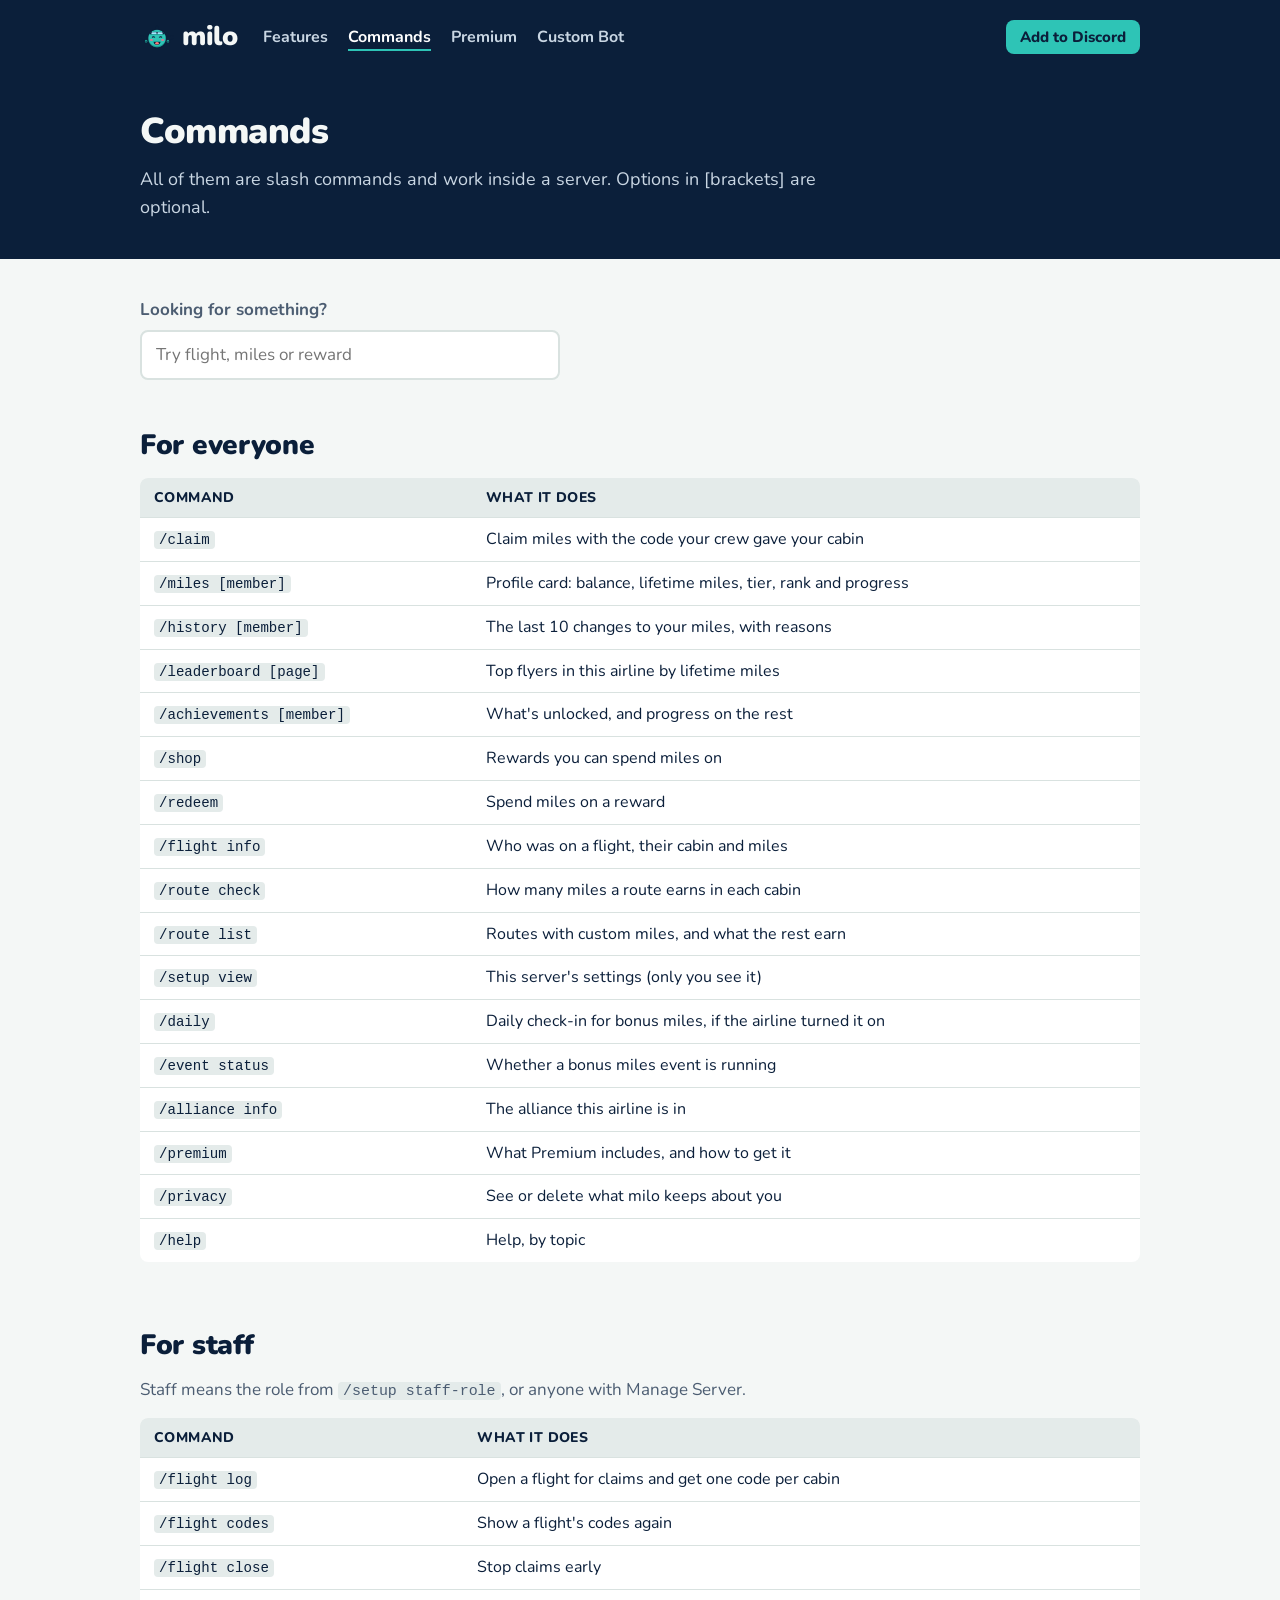
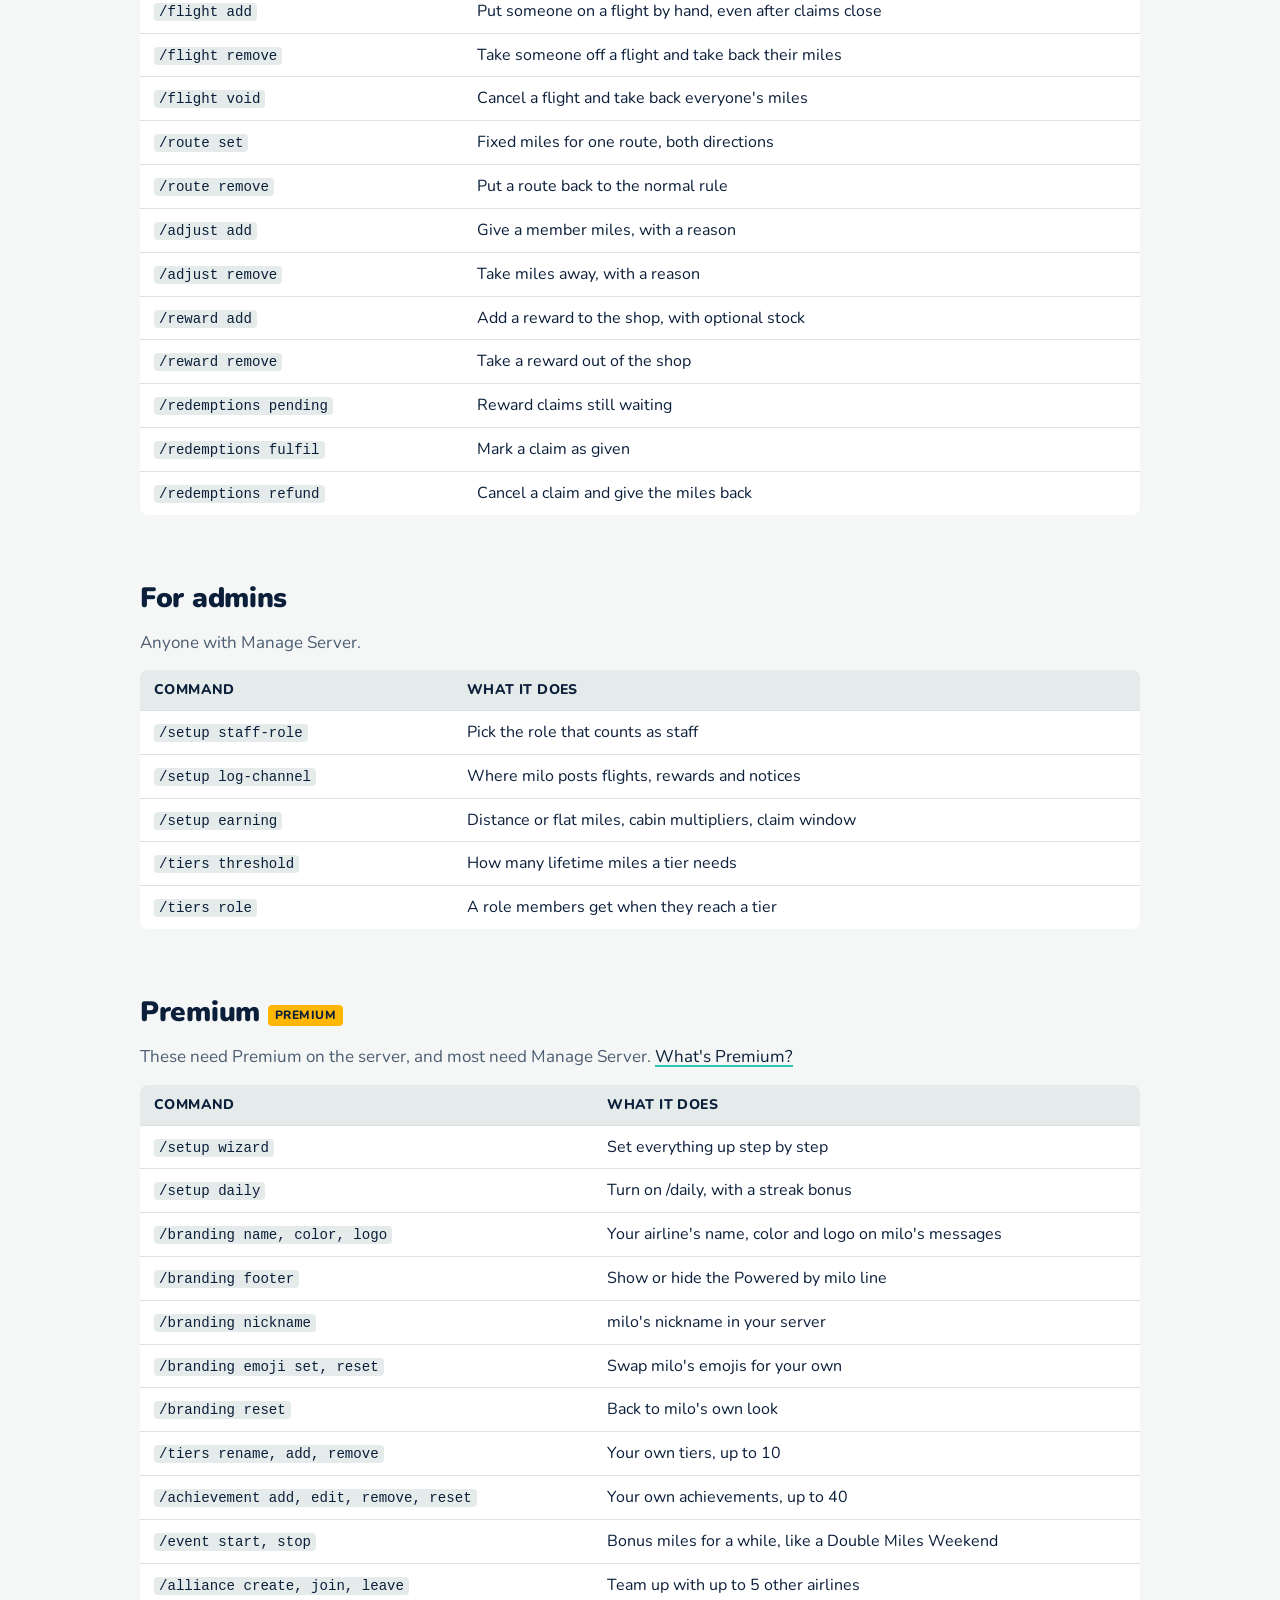
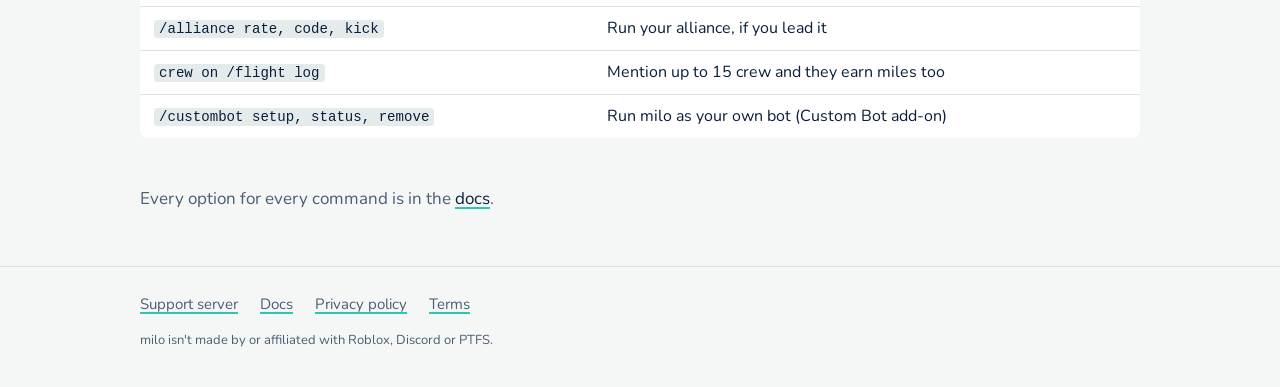
==== commands/index.html @ 45910ed1 "Add the milo website: home, features, commands, Premium and Custom Bot pages The home page replaces " ====
<!doctype html>
<html lang="en">
<head>
<meta charset="utf-8">
<meta name="viewport" content="width=device-width, initial-scale=1">
<title>Commands - milo</title>
<meta name="description" content="Every milo slash command for passengers, staff and admins, plus the Premium ones.">
<link rel="canonical" href="https://milo-bot.xyz/commands/">
<meta property="og:title" content="Commands - milo">
<meta property="og:description" content="Every milo slash command for passengers, staff and admins, plus the Premium ones.">
<meta property="og:url" content="https://milo-bot.xyz/commands/">
<meta property="og:image" content="https://milo-bot.xyz/assets/milo-happy.png">
<meta name="theme-color" content="#0B1F3A">
<link rel="icon" type="image/png" href="/assets/favicon.png">
<link rel="stylesheet" href="/assets/style.css">
</head>
<body>
<header class="top">
  <div class="wrap">
    <a class="wordmark" href="/"><img src="/assets/milo-happy.png" alt="">milo</a>
    <nav>
      <a href="/features/">Features</a>
      <a href="/commands/" aria-current="page">Commands</a>
      <a href="/premium/">Premium</a>
      <a href="/custom-bot/">Custom Bot</a>
    </nav>
    <a class="btn small" href="/invite/">Add to Discord</a>
  </div>
</header>
<div class="pagehead">
  <div class="wrap">
    <h1>Commands</h1>
    <p>All of them are slash commands and work inside a server. Options in [brackets] are optional.</p>
  </div>
</div>

<main>
  <div class="wrap">
    <section style="padding-top:26px">
      <label for="q" class="muted" style="display:block;font-weight:700;margin-bottom:6px">Looking for something?</label>
      <input id="q" class="search" type="search" placeholder="Try flight, miles or reward" autocomplete="off">
    </section>

    <section class="group">
      <h2>For everyone</h2>
      <div class="tablewrap">
      <table>
        <tr><th>Command</th><th>What it does</th></tr>
        <tr><td><code>/claim</code></td><td>Claim miles with the code your crew gave your cabin</td></tr>
        <tr><td><code>/miles [member]</code></td><td>Profile card: balance, lifetime miles, tier, rank and progress</td></tr>
        <tr><td><code>/history [member]</code></td><td>The last 10 changes to your miles, with reasons</td></tr>
        <tr><td><code>/leaderboard [page]</code></td><td>Top flyers in this airline by lifetime miles</td></tr>
        <tr><td><code>/achievements [member]</code></td><td>What's unlocked, and progress on the rest</td></tr>
        <tr><td><code>/shop</code></td><td>Rewards you can spend miles on</td></tr>
        <tr><td><code>/redeem</code></td><td>Spend miles on a reward</td></tr>
        <tr><td><code>/flight info</code></td><td>Who was on a flight, their cabin and miles</td></tr>
        <tr><td><code>/route check</code></td><td>How many miles a route earns in each cabin</td></tr>
        <tr><td><code>/route list</code></td><td>Routes with custom miles, and what the rest earn</td></tr>
        <tr><td><code>/setup view</code></td><td>This server's settings (only you see it)</td></tr>
        <tr><td><code>/daily</code></td><td>Daily check-in for bonus miles, if the airline turned it on</td></tr>
        <tr><td><code>/event status</code></td><td>Whether a bonus miles event is running</td></tr>
        <tr><td><code>/alliance info</code></td><td>The alliance this airline is in</td></tr>
        <tr><td><code>/premium</code></td><td>What Premium includes, and how to get it</td></tr>
        <tr><td><code>/privacy</code></td><td>See or delete what milo keeps about you</td></tr>
        <tr><td><code>/help</code></td><td>Help, by topic</td></tr>
      </table>
    </div>
    </section>

    <section class="group">
      <h2>For staff</h2>
      <p class="muted">Staff means the role from <code>/setup staff-role</code>, or anyone with Manage Server.</p>
      <div class="tablewrap">
      <table>
        <tr><th>Command</th><th>What it does</th></tr>
        <tr><td><code>/flight log</code></td><td>Open a flight for claims and get one code per cabin</td></tr>
        <tr><td><code>/flight codes</code></td><td>Show a flight's codes again</td></tr>
        <tr><td><code>/flight close</code></td><td>Stop claims early</td></tr>
        <tr><td><code>/flight add</code></td><td>Put someone on a flight by hand, even after claims close</td></tr>
        <tr><td><code>/flight remove</code></td><td>Take someone off a flight and take back their miles</td></tr>
        <tr><td><code>/flight void</code></td><td>Cancel a flight and take back everyone's miles</td></tr>
        <tr><td><code>/route set</code></td><td>Fixed miles for one route, both directions</td></tr>
        <tr><td><code>/route remove</code></td><td>Put a route back to the normal rule</td></tr>
        <tr><td><code>/adjust add</code></td><td>Give a member miles, with a reason</td></tr>
        <tr><td><code>/adjust remove</code></td><td>Take miles away, with a reason</td></tr>
        <tr><td><code>/reward add</code></td><td>Add a reward to the shop, with optional stock</td></tr>
        <tr><td><code>/reward remove</code></td><td>Take a reward out of the shop</td></tr>
        <tr><td><code>/redemptions pending</code></td><td>Reward claims still waiting</td></tr>
        <tr><td><code>/redemptions fulfil</code></td><td>Mark a claim as given</td></tr>
        <tr><td><code>/redemptions refund</code></td><td>Cancel a claim and give the miles back</td></tr>
      </table>
    </div>
    </section>

    <section class="group">
      <h2>For admins</h2>
      <p class="muted">Anyone with Manage Server.</p>
      <div class="tablewrap">
      <table>
        <tr><th>Command</th><th>What it does</th></tr>
        <tr><td><code>/setup staff-role</code></td><td>Pick the role that counts as staff</td></tr>
        <tr><td><code>/setup log-channel</code></td><td>Where milo posts flights, rewards and notices</td></tr>
        <tr><td><code>/setup earning</code></td><td>Distance or flat miles, cabin multipliers, claim window</td></tr>
        <tr><td><code>/tiers threshold</code></td><td>How many lifetime miles a tier needs</td></tr>
        <tr><td><code>/tiers role</code></td><td>A role members get when they reach a tier</td></tr>
      </table>
    </div>
    </section>

    <section class="group">
      <h2>Premium <span class="tag">Premium</span></h2>
      <p class="muted">These need Premium on the server, and most need Manage Server. <a href="/premium/">What's Premium?</a></p>
      <div class="tablewrap">
      <table>
        <tr><th>Command</th><th>What it does</th></tr>
        <tr><td><code>/setup wizard</code></td><td>Set everything up step by step</td></tr>
        <tr><td><code>/setup daily</code></td><td>Turn on /daily, with a streak bonus</td></tr>
        <tr><td><code>/branding name, color, logo</code></td><td>Your airline's name, color and logo on milo's messages</td></tr>
        <tr><td><code>/branding footer</code></td><td>Show or hide the Powered by milo line</td></tr>
        <tr><td><code>/branding nickname</code></td><td>milo's nickname in your server</td></tr>
        <tr><td><code>/branding emoji set, reset</code></td><td>Swap milo's emojis for your own</td></tr>
        <tr><td><code>/branding reset</code></td><td>Back to milo's own look</td></tr>
        <tr><td><code>/tiers rename, add, remove</code></td><td>Your own tiers, up to 10</td></tr>
        <tr><td><code>/achievement add, edit, remove, reset</code></td><td>Your own achievements, up to 40</td></tr>
        <tr><td><code>/event start, stop</code></td><td>Bonus miles for a while, like a Double Miles Weekend</td></tr>
        <tr><td><code>/alliance create, join, leave</code></td><td>Team up with up to 5 other airlines</td></tr>
        <tr><td><code>/alliance rate, code, kick</code></td><td>Run your alliance, if you lead it</td></tr>
        <tr><td><code>crew on /flight log</code></td><td>Mention up to 15 crew and they earn miles too</td></tr>
        <tr><td><code>/custombot setup, status, remove</code></td><td>Run milo as your own bot (Custom Bot add-on)</td></tr>
      </table>
    </div>
    </section>

    <p id="none" class="muted" hidden>Nothing matches that. Try <code>/help</code> in Discord, or ask in the
    <a href="https://discord.gg/qpW6Wdjt2f">support server</a>.</p>
    <p class="muted" style="margin-top:20px">Every option for every command is in the <a href="https://milo-bot.gitbook.io/milo-bot-docs/">docs</a>.</p>
  </div>
</main>
<script>
  var q = document.getElementById("q");
  q.addEventListener("input", function () {
    var term = q.value.trim().toLowerCase();
    var any = false;
    document.querySelectorAll(".group").forEach(function (group) {
      var shown = 0;
      group.querySelectorAll("tr").forEach(function (row, i) {
        if (i === 0) return;
        var hit = !term || row.textContent.toLowerCase().indexOf(term) !== -1;
        row.hidden = !hit;
        if (hit) shown++;
      });
      group.hidden = shown === 0;
      if (shown) any = true;
    });
    document.getElementById("none").hidden = any;
  });
</script>
<footer>
  <div class="wrap">
    <a href="https://discord.gg/qpW6Wdjt2f">Support server</a>
    <a href="https://milo-bot.gitbook.io/milo-bot-docs/">Docs</a>
    <a href="https://docs.google.com/document/d/e/2PACX-1vQ2aJY8wznRWtZervBzT9qdybBD7tIZwBarFXPyVMgGYL8mH23yT4iZwswvsJkdyMjI6jf54b5B3PDY/pub">Privacy policy</a>
    <a href="https://docs.google.com/document/d/e/2PACX-1vSMSjcQ5gONOlvXYWmrGIHIYTxuejfHN8LNlNqK2IRm31i4ZxQmjNl58iIXmZ3eehfiBrLxhLV3OAn7/pub">Terms</a>
    <span class="last">milo isn't made by or affiliated with Roblox, Discord or PTFS.</span>
  </div>
</footer>
</body>
</html>
---- assets/style.css ----
@font-face {
  font-family: "Nunito";
  src: url("nunito.ttf") format("truetype");
  font-weight: 200 1000;
  font-display: swap;
}

:root {
  --teal: #2EC4B6;
  --teal-dark: #1f9a8f;
  --navy: #0B1F3A;
  --navy-2: #16335c;
  --amber: #FFB703;
  --mist: #F4F7F6;
  --line: #d9e2e0;
  --muted: #4c5d72;
  --page: 1040px;
}

* { box-sizing: border-box; }

html { -webkit-text-size-adjust: 100%; }

body {
  margin: 0;
  background: var(--mist);
  color: var(--navy);
  font-family: Nunito, system-ui, sans-serif;
  font-size: 17px;
  line-height: 1.55;
}

a { color: var(--navy); text-decoration-color: var(--teal); text-decoration-thickness: 2px; text-underline-offset: 3px; }
a:hover { color: var(--teal-dark); }

code {
  font-family: ui-monospace, Consolas, "Courier New", monospace;
  font-size: .88em;
  background: #e4ebea;
  padding: 1px 5px;
  border-radius: 4px;
  white-space: nowrap;
}

.wrap { max-width: var(--page); margin: 0 auto; padding: 0 20px; }

/* top bar */
.top { background: var(--navy); color: var(--mist); }
.top .wrap { display: flex; align-items: center; flex-wrap: wrap; gap: 6px 26px; padding-top: 16px; padding-bottom: 16px; }
.wordmark {
  display: flex; align-items: center; gap: 8px;
  color: var(--mist); text-decoration: none; font-weight: 900; font-size: 27px; letter-spacing: -.5px;
}
.wordmark img { width: 34px; height: 34px; }
.wordmark:hover { color: var(--mist); }
.top nav { display: flex; flex-wrap: wrap; gap: 4px 20px; margin-right: auto; }
.top nav a { color: #c9d6e3; text-decoration: none; font-weight: 700; font-size: 16px; }
.top nav a:hover, .top nav a[aria-current] { color: #fff; }
.top nav a[aria-current] { box-shadow: 0 2px 0 var(--teal); }

.btn {
  display: inline-block;
  background: var(--teal);
  color: var(--navy);
  font-weight: 800;
  text-decoration: none;
  padding: 11px 20px;
  border-radius: 8px;
  border: 0;
  font-size: 17px;
  line-height: 1.2;
}
.btn:hover { background: #46d3c6; color: var(--navy); }
.btn.small { padding: 8px 14px; font-size: 15px; }
.btn.ghost { background: transparent; color: inherit; box-shadow: inset 0 0 0 2px currentColor; }
.btn.ghost:hover { background: rgba(255, 255, 255, .08); }

/* home hero */
.hero { background: var(--navy); color: var(--mist); padding: 40px 0 64px; }
.hero .wrap { display: grid; grid-template-columns: 1.25fr .75fr; gap: 32px; align-items: center; }
.hero h1 { font-size: 46px; line-height: 1.1; margin: 0 0 18px; font-weight: 900; letter-spacing: -1px; }
.hero h1 span { color: var(--teal); }
.hero p { font-size: 19px; color: #c9d6e3; margin: 0 0 26px; max-width: 34em; }
.hero .actions { display: flex; flex-wrap: wrap; align-items: center; gap: 14px 22px; }
.hero .actions a.plain { color: var(--mist); font-weight: 700; }
.hero .mascot { justify-self: center; width: 250px; max-width: 70%; padding: 22px; background: var(--mist); border-radius: 50%; transform: rotate(-8deg); }
.hero small { display: block; margin-top: 18px; color: #8ea3ba; font-size: 14px; }

/* sub page title */
.pagehead { background: var(--navy); color: var(--mist); padding: 30px 0 38px; }
.pagehead h1 { margin: 0 0 6px; font-size: 36px; font-weight: 900; letter-spacing: -.5px; }
.pagehead p { margin: 0; color: #c9d6e3; max-width: 40em; font-size: 18px; }

main { padding: 12px 0 40px; }
section { padding: 34px 0 10px; }
h2 { font-size: 28px; font-weight: 900; margin: 0 0 10px; letter-spacing: -.3px; }
h3 { font-size: 20px; font-weight: 800; margin: 26px 0 6px; }
p { margin: 0 0 14px; }
.lead { font-size: 19px; color: var(--muted); max-width: 38em; }
.muted { color: var(--muted); }

.split { display: grid; grid-template-columns: 1fr 1fr; gap: 40px; align-items: start; }
.split.wide-left { grid-template-columns: 1.3fr 1fr; }

/* screenshot placeholders, swap for real images later */
.shot {
  border: 2px dashed #b6c4c1;
  border-radius: 10px;
  background: #eaf0ee;
  color: #6b7c90;
  display: flex; align-items: center; justify-content: center; text-align: center;
  min-height: 220px;
  padding: 20px;
  font-size: 15px;
  font-weight: 700;
}
.shot.tall { min-height: 320px; }

/* fake discord message on the home page */
.discord {
  background: #313338;
  color: #dbdee1;
  border-radius: 10px;
  padding: 18px 18px 20px;
  font-family: "gg sans", "Noto Sans", Helvetica, Arial, sans-serif;
  font-size: 15px;
  line-height: 1.4;
  margin-top: -40px;
  box-shadow: 0 10px 30px rgba(11, 31, 58, .18);
}
.discord .msg { display: grid; grid-template-columns: 40px 1fr; gap: 0 14px; }
.discord .msg + .msg { margin-top: 16px; }
.discord .av { width: 40px; height: 40px; border-radius: 50%; background: #5865f2; }
.discord .av.milo { background: var(--mist) url("milo-happy.png") center / 34px no-repeat; }
.discord .av.user { background: #e67e22; }
.discord .name { font-weight: 600; color: #f2f3f5; }
.discord .name .tag { background: #5865f2; color: #fff; font-size: 10px; padding: 1px 4px; border-radius: 3px; margin-left: 4px; vertical-align: 2px; }
.discord .time { color: #949ba4; font-size: 12px; margin-left: 6px; }
.discord .slash { color: #949ba4; font-size: 13px; margin-bottom: 2px; }
.discord .slash b { color: #c9cdfb; font-weight: 500; }
.discord .embed { border-left: 4px solid var(--teal); background: #2b2d31; border-radius: 4px; padding: 10px 14px 12px; margin-top: 4px; max-width: 430px; }
.discord .embed .t { font-weight: 700; color: #f2f3f5; margin-bottom: 4px; }
.discord .embed .f { display: flex; gap: 26px; margin-top: 8px; flex-wrap: wrap; }
.discord .embed .f div { font-size: 14px; }
.discord .embed .f b { display: block; color: #f2f3f5; font-size: 13px; }
.discord .embed .foot { font-size: 12px; color: #949ba4; margin-top: 10px; }

/* numbered steps */
ol.steps { list-style: none; counter-reset: s; padding: 0; margin: 10px 0 0; }
ol.steps li { counter-increment: s; position: relative; padding: 0 0 18px 50px; }
ol.steps li::before {
  content: counter(s);
  position: absolute; left: 0; top: -2px;
  width: 34px; height: 34px; border-radius: 50%;
  background: var(--navy); color: var(--mist);
  font-weight: 900; text-align: center; line-height: 34px;
}
ol.steps li > b:first-child { color: var(--navy); }

ul.plain { padding-left: 20px; margin: 0 0 14px; }
ul.plain li { margin-bottom: 6px; }

/* tables */
.tablewrap { overflow-x: auto; margin: 8px 0 18px; }
table { border-collapse: collapse; width: 100%; background: #fff; border-radius: 8px; overflow: hidden; font-size: 16px; }
th, td { text-align: left; padding: 9px 14px; border-bottom: 1px solid var(--line); vertical-align: top; }
th { background: #e4ebea; font-weight: 800; font-size: 14px; text-transform: uppercase; letter-spacing: .4px; }
tr:last-child td { border-bottom: 0; }
td:first-child { white-space: nowrap; }

.tag {
  display: inline-block;
  font-size: 12px; font-weight: 800; text-transform: uppercase; letter-spacing: .5px;
  padding: 1px 7px; border-radius: 4px;
  background: var(--amber); color: var(--navy);
  vertical-align: 2px;
}

/* plan list on premium page */
.plans { display: flex; flex-wrap: wrap; gap: 0; background: #fff; border-radius: 10px; border: 1px solid var(--line); margin: 14px 0 8px; }
.plans > div { flex: 1 1 220px; padding: 20px 22px; border-right: 1px solid var(--line); }
.plans > div:last-child { border-right: 0; }
.plans .price { font-size: 30px; font-weight: 900; }
.plans .price small { font-size: 16px; font-weight: 700; color: var(--muted); }
.plans .name { font-weight: 800; color: var(--muted); font-size: 15px; text-transform: uppercase; letter-spacing: .5px; }

.note {
  background: #fff4d6;
  border-radius: 8px;
  padding: 14px 18px;
  margin: 10px 0 18px;
}

/* commands search */
.search { width: 100%; max-width: 420px; font: inherit; padding: 10px 14px; border: 2px solid var(--line); border-radius: 8px; background: #fff; color: var(--navy); }
.search:focus { outline: none; border-color: var(--teal); }

.callout { background: var(--navy); color: var(--mist); border-radius: 12px; padding: 28px 30px; margin: 40px 0 10px; display: flex; flex-wrap: wrap; align-items: center; gap: 16px 30px; }
.callout h2 { margin: 0; font-size: 24px; }
.callout p { margin: 4px 0 0; color: #c9d6e3; }
.callout .grow { flex: 1 1 300px; }
.callout a.plain { color: var(--mist); font-weight: 700; }

footer { border-top: 1px solid var(--line); padding: 26px 0 36px; font-size: 15px; color: var(--muted); }
footer .wrap { display: flex; flex-wrap: wrap; gap: 8px 22px; }
footer a { color: var(--muted); }
footer .last { flex-basis: 100%; margin-top: 6px; font-size: 13px; }

@media (max-width: 760px) {
  body { font-size: 16px; }
  .wrap { padding: 0 16px; }
  .hero { padding: 24px 0 56px; }
  .hero .wrap { grid-template-columns: 1fr; }
  .hero h1 { font-size: 34px; }
  .hero .mascot { display: none; }
  .split, .split.wide-left { grid-template-columns: 1fr; gap: 20px; }
  .discord { margin-top: -30px; }
  .pagehead h1 { font-size: 30px; }
  .plans > div { border-right: 0; border-bottom: 1px solid var(--line); }
  .plans > div:last-child { border-bottom: 0; }
  td:first-child { white-space: normal; }
  .top .btn { display: none; }
}
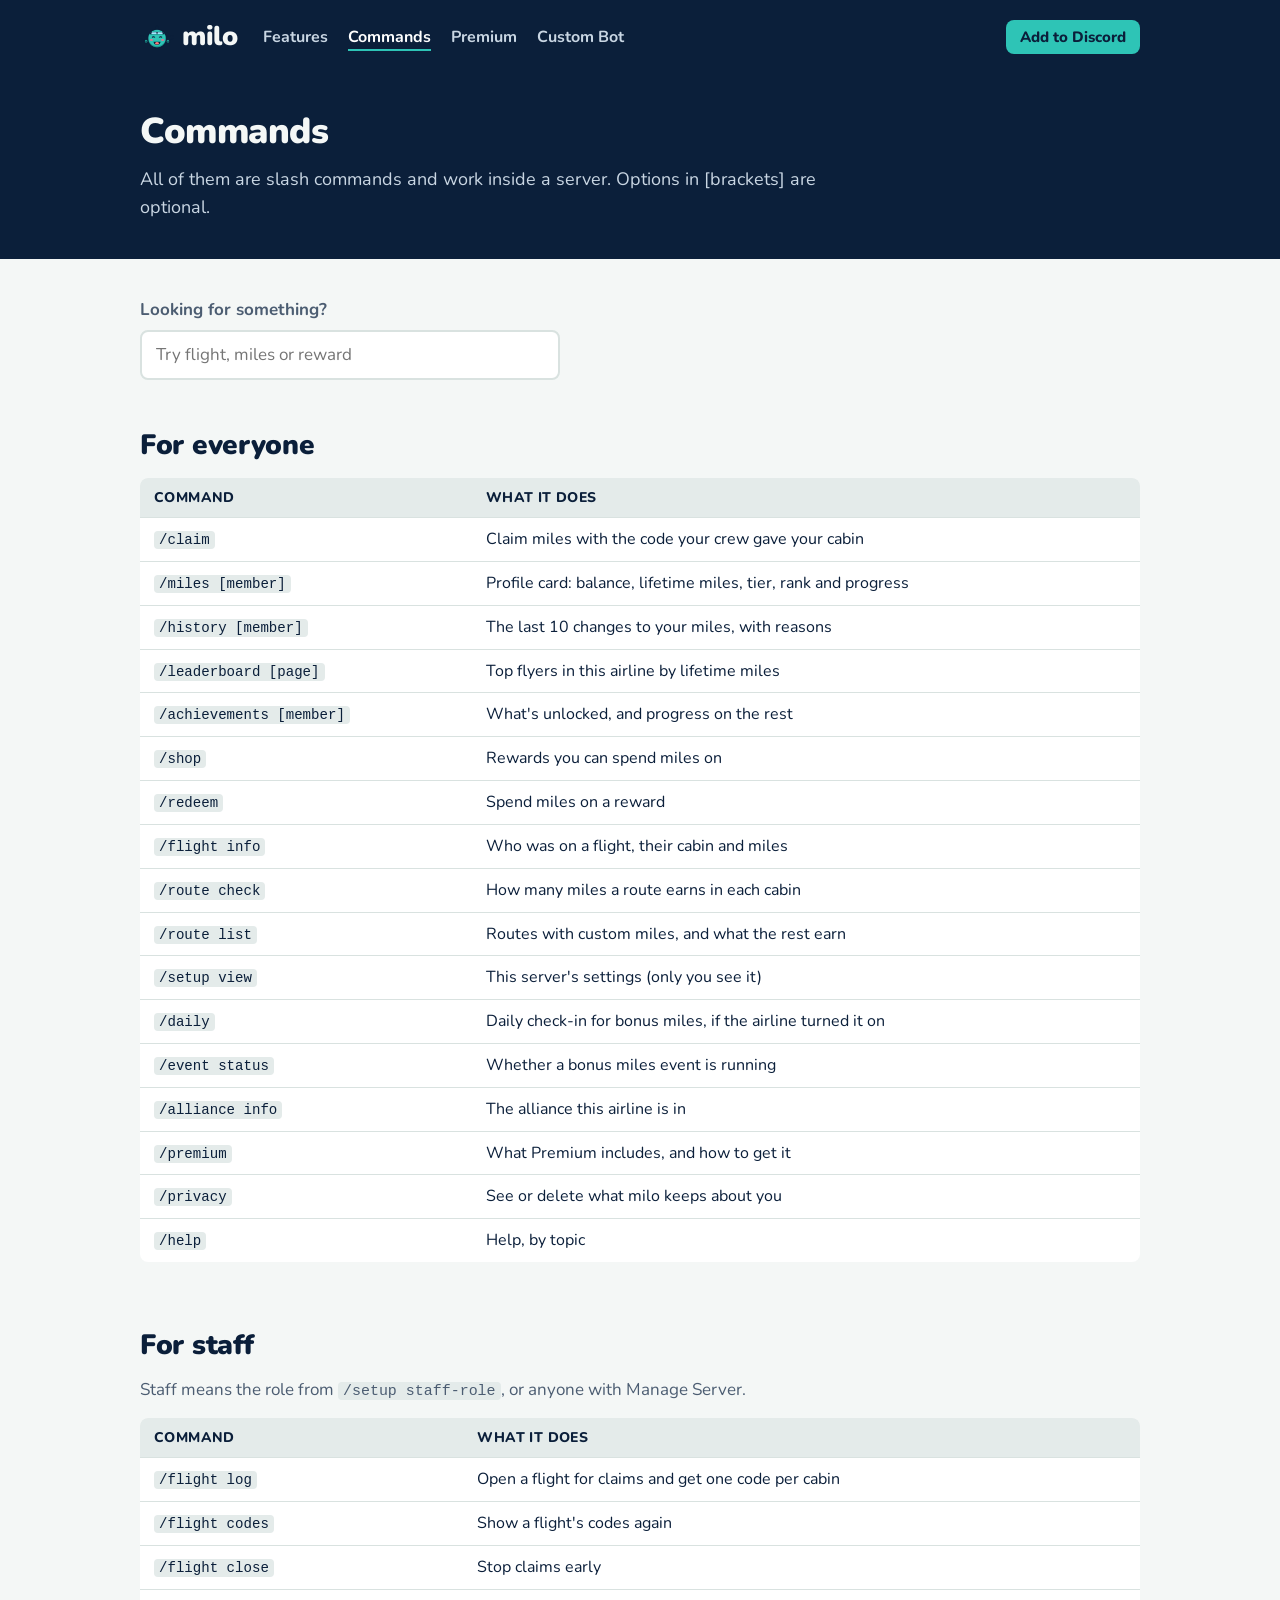
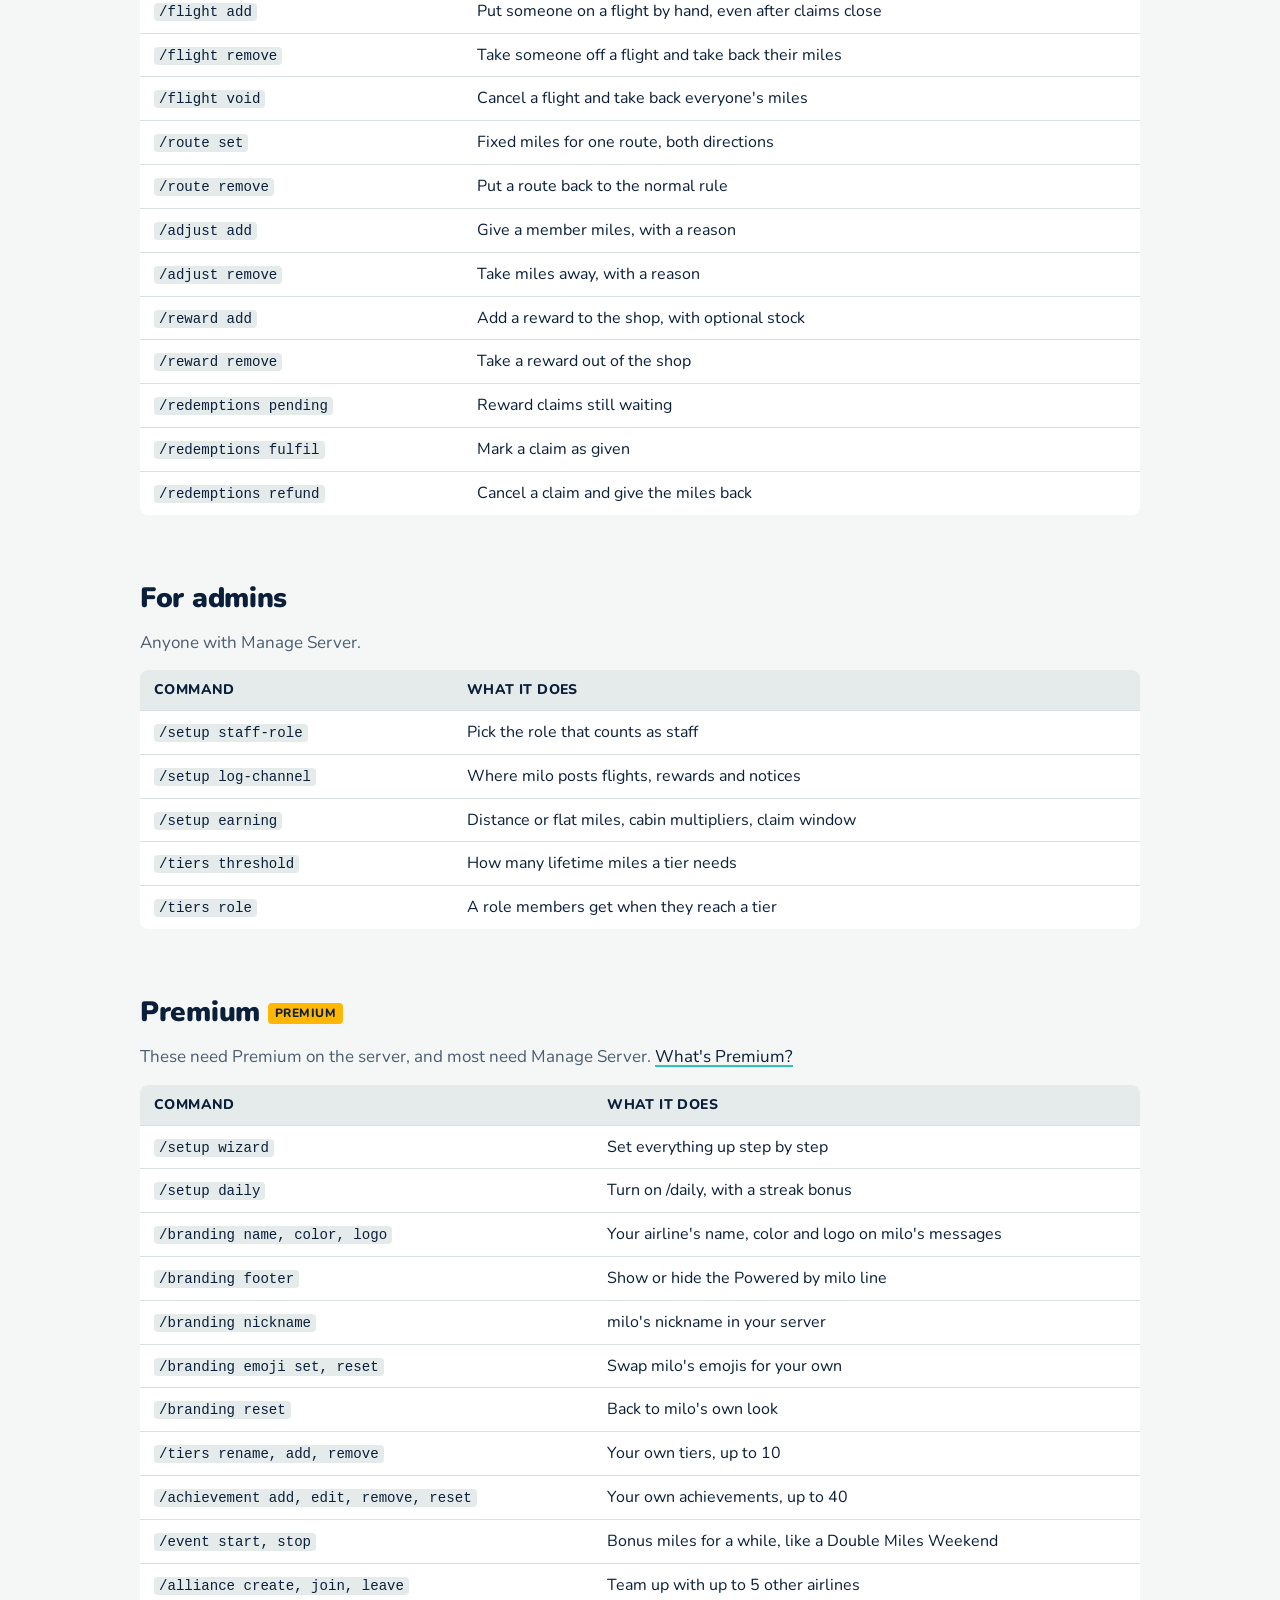
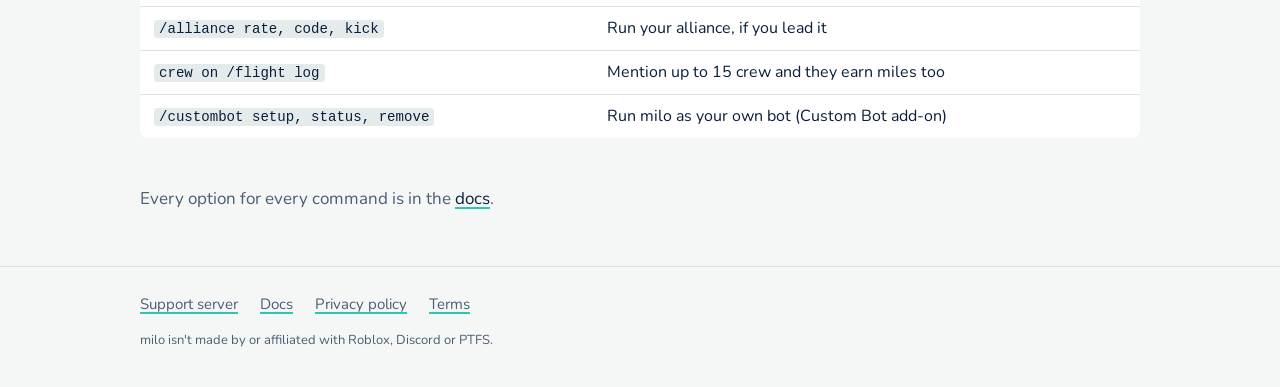
==== commit e7375569: "Match the site to the design, add privacy and terms pages" ====
--- a/commands/index.html
+++ b/commands/index.html
@@ -12,21 +12,66 @@
 <meta property="og:image" content="https://milo-bot.xyz/assets/milo-happy.png">
 <meta name="theme-color" content="#0B1F3A">
 <link rel="icon" type="image/png" href="/assets/favicon.png">
-<link rel="stylesheet" href="/assets/style.css">
+<style>
+@font-face { font-family: "Nunito"; src: url("/assets/nunito.ttf") format("truetype"); font-weight: 200 1000; font-display: swap; }
+body { margin: 0; background: #F4F7F6; }
+a { color: #0B1F3A; text-decoration-color: #2EC4B6; text-decoration-thickness: 2px; text-underline-offset: 3px; }
+a:hover { color: #1f9a8f; }
+code { font-family: ui-monospace, Consolas, "Courier New", monospace; font-size: .88em; background: #e4ebea; padding: 1px 5px; border-radius: 4px; white-space: nowrap; }
+.wrap { max-width: 1040px; margin: 0 auto; padding: 0 20px; box-sizing: border-box; }
+.top { background: #0B1F3A; color: #F4F7F6; }
+.top .wrap { display: flex; align-items: center; flex-wrap: wrap; gap: 6px 26px; padding-top: 16px; padding-bottom: 16px; }
+.wordmark { display: flex; align-items: center; gap: 8px; color: #F4F7F6; text-decoration: none; font-weight: 900; font-size: 27px; letter-spacing: -.5px; }
+.wordmark:hover { color: #F4F7F6; }
+.wordmark img { width: 34px; height: 34px; }
+.top nav { display: flex; flex-wrap: wrap; gap: 4px 20px; margin-right: auto; }
+.top nav a { color: #c9d6e3; text-decoration: none; font-weight: 700; font-size: 16px; }
+.top nav a:hover, .top nav a.on { color: #fff; }
+.top nav a.on { box-shadow: 0 2px 0 #2EC4B6; }
+.btn { display: inline-block; background: #2EC4B6; color: #0B1F3A; font-weight: 800; text-decoration: none; padding: 11px 20px; border-radius: 8px; font-size: 17px; line-height: 1.2; }
+.btn:hover { background: #46d3c6; color: #0B1F3A; }
+.btn.small { padding: 8px 14px; font-size: 15px; }
+.pagehead { background: #0B1F3A; color: #F4F7F6; padding: 30px 0 38px; }
+.pagehead h1 { margin: 0 0 6px; font-size: 36px; font-weight: 900; letter-spacing: -.5px; }
+.pagehead p { margin: 0; color: #c9d6e3; max-width: 40em; font-size: 18px; }
+main { padding: 12px 0 40px; }
+section { padding: 34px 0 10px; }
+h2 { font-size: 28px; font-weight: 900; margin: 0 0 10px; letter-spacing: -.3px; }
+p { margin: 0 0 14px; }
+.muted { color: #4c5d72; }
+.tag { display: inline-block; font-size: 12px; font-weight: 800; text-transform: uppercase; letter-spacing: .5px; padding: 1px 7px; border-radius: 4px; background: #FFB703; color: #0B1F3A; vertical-align: 4px; }
+.search { width: 100%; max-width: 420px; font: inherit; padding: 10px 14px; border: 2px solid #d9e2e0; border-radius: 8px; background: #fff; color: #0B1F3A; box-sizing: border-box; }
+.tablewrap { overflow-x: auto; margin: 8px 0 18px; }
+table { border-collapse: collapse; width: 100%; background: #fff; border-radius: 8px; overflow: hidden; font-size: 16px; }
+th, td { text-align: left; padding: 9px 14px; border-bottom: 1px solid #d9e2e0; vertical-align: top; }
+th { background: #e4ebea; font-weight: 800; font-size: 14px; text-transform: uppercase; letter-spacing: .4px; }
+tr:last-child td { border-bottom: 0; }
+td:first-child { white-space: nowrap; }
+footer { border-top: 1px solid #d9e2e0; padding: 26px 0 36px; font-size: 15px; color: #4c5d72; }
+footer .wrap { display: flex; flex-wrap: wrap; gap: 8px 22px; }
+footer a { color: #4c5d72; }
+footer .last { flex-basis: 100%; margin-top: 6px; font-size: 13px; }
+@media (max-width: 760px) {
+  td:first-child { white-space: normal; }
+  .top .btn { display: none; }
+}
+</style>
 </head>
 <body>
+<div style="font-family: Nunito, system-ui, sans-serif; font-size: 17px; line-height: 1.55; color: #0B1F3A; background: #F4F7F6; min-height: 100%;">
 <header class="top">
   <div class="wrap">
     <a class="wordmark" href="/"><img src="/assets/milo-happy.png" alt="">milo</a>
     <nav>
       <a href="/features/">Features</a>
-      <a href="/commands/" aria-current="page">Commands</a>
+      <a class="on" href="/commands/">Commands</a>
       <a href="/premium/">Premium</a>
       <a href="/custom-bot/">Custom Bot</a>
     </nav>
     <a class="btn small" href="/invite/">Add to Discord</a>
   </div>
 </header>
+
 <div class="pagehead">
   <div class="wrap">
     <h1>Commands</h1>
@@ -36,106 +81,107 @@
 
 <main>
   <div class="wrap">
-    <section style="padding-top:26px">
-      <label for="q" class="muted" style="display:block;font-weight:700;margin-bottom:6px">Looking for something?</label>
+    <section style="padding-top: 26px;">
+      <label for="q" class="muted" style="display: block; font-weight: 700; margin-bottom: 6px;">Looking for something?</label>
       <input id="q" class="search" type="search" placeholder="Try flight, miles or reward" autocomplete="off">
     </section>
 
     <section class="group">
       <h2>For everyone</h2>
       <div class="tablewrap">
-      <table>
-        <tr><th>Command</th><th>What it does</th></tr>
-        <tr><td><code>/claim</code></td><td>Claim miles with the code your crew gave your cabin</td></tr>
-        <tr><td><code>/miles [member]</code></td><td>Profile card: balance, lifetime miles, tier, rank and progress</td></tr>
-        <tr><td><code>/history [member]</code></td><td>The last 10 changes to your miles, with reasons</td></tr>
-        <tr><td><code>/leaderboard [page]</code></td><td>Top flyers in this airline by lifetime miles</td></tr>
-        <tr><td><code>/achievements [member]</code></td><td>What's unlocked, and progress on the rest</td></tr>
-        <tr><td><code>/shop</code></td><td>Rewards you can spend miles on</td></tr>
-        <tr><td><code>/redeem</code></td><td>Spend miles on a reward</td></tr>
-        <tr><td><code>/flight info</code></td><td>Who was on a flight, their cabin and miles</td></tr>
-        <tr><td><code>/route check</code></td><td>How many miles a route earns in each cabin</td></tr>
-        <tr><td><code>/route list</code></td><td>Routes with custom miles, and what the rest earn</td></tr>
-        <tr><td><code>/setup view</code></td><td>This server's settings (only you see it)</td></tr>
-        <tr><td><code>/daily</code></td><td>Daily check-in for bonus miles, if the airline turned it on</td></tr>
-        <tr><td><code>/event status</code></td><td>Whether a bonus miles event is running</td></tr>
-        <tr><td><code>/alliance info</code></td><td>The alliance this airline is in</td></tr>
-        <tr><td><code>/premium</code></td><td>What Premium includes, and how to get it</td></tr>
-        <tr><td><code>/privacy</code></td><td>See or delete what milo keeps about you</td></tr>
-        <tr><td><code>/help</code></td><td>Help, by topic</td></tr>
-      </table>
-    </div>
+        <table>
+          <tr><th>Command</th><th>What it does</th></tr>
+          <tr><td><code>/claim</code></td><td>Claim miles with the code your crew gave your cabin</td></tr>
+          <tr><td><code>/miles [member]</code></td><td>Profile card: balance, lifetime miles, tier, rank and progress</td></tr>
+          <tr><td><code>/history [member]</code></td><td>The last 10 changes to your miles, with reasons</td></tr>
+          <tr><td><code>/leaderboard [page]</code></td><td>Top flyers in this airline by lifetime miles</td></tr>
+          <tr><td><code>/achievements [member]</code></td><td>What's unlocked, and progress on the rest</td></tr>
+          <tr><td><code>/shop</code></td><td>Rewards you can spend miles on</td></tr>
+          <tr><td><code>/redeem</code></td><td>Spend miles on a reward</td></tr>
+          <tr><td><code>/flight info</code></td><td>Who was on a flight, their cabin and miles</td></tr>
+          <tr><td><code>/route check</code></td><td>How many miles a route earns in each cabin</td></tr>
+          <tr><td><code>/route list</code></td><td>Routes with custom miles, and what the rest earn</td></tr>
+          <tr><td><code>/setup view</code></td><td>This server's settings (only you see it)</td></tr>
+          <tr><td><code>/daily</code></td><td>Daily check-in for bonus miles, if the airline turned it on</td></tr>
+          <tr><td><code>/event status</code></td><td>Whether a bonus miles event is running</td></tr>
+          <tr><td><code>/alliance info</code></td><td>The alliance this airline is in</td></tr>
+          <tr><td><code>/premium</code></td><td>What Premium includes, and how to get it</td></tr>
+          <tr><td><code>/privacy</code></td><td>See or delete what milo keeps about you</td></tr>
+          <tr><td><code>/help</code></td><td>Help, by topic</td></tr>
+        </table>
+      </div>
     </section>
 
     <section class="group">
       <h2>For staff</h2>
       <p class="muted">Staff means the role from <code>/setup staff-role</code>, or anyone with Manage Server.</p>
       <div class="tablewrap">
-      <table>
-        <tr><th>Command</th><th>What it does</th></tr>
-        <tr><td><code>/flight log</code></td><td>Open a flight for claims and get one code per cabin</td></tr>
-        <tr><td><code>/flight codes</code></td><td>Show a flight's codes again</td></tr>
-        <tr><td><code>/flight close</code></td><td>Stop claims early</td></tr>
-        <tr><td><code>/flight add</code></td><td>Put someone on a flight by hand, even after claims close</td></tr>
-        <tr><td><code>/flight remove</code></td><td>Take someone off a flight and take back their miles</td></tr>
-        <tr><td><code>/flight void</code></td><td>Cancel a flight and take back everyone's miles</td></tr>
-        <tr><td><code>/route set</code></td><td>Fixed miles for one route, both directions</td></tr>
-        <tr><td><code>/route remove</code></td><td>Put a route back to the normal rule</td></tr>
-        <tr><td><code>/adjust add</code></td><td>Give a member miles, with a reason</td></tr>
-        <tr><td><code>/adjust remove</code></td><td>Take miles away, with a reason</td></tr>
-        <tr><td><code>/reward add</code></td><td>Add a reward to the shop, with optional stock</td></tr>
-        <tr><td><code>/reward remove</code></td><td>Take a reward out of the shop</td></tr>
-        <tr><td><code>/redemptions pending</code></td><td>Reward claims still waiting</td></tr>
-        <tr><td><code>/redemptions fulfil</code></td><td>Mark a claim as given</td></tr>
-        <tr><td><code>/redemptions refund</code></td><td>Cancel a claim and give the miles back</td></tr>
-      </table>
-    </div>
+        <table>
+          <tr><th>Command</th><th>What it does</th></tr>
+          <tr><td><code>/flight log</code></td><td>Open a flight for claims and get one code per cabin</td></tr>
+          <tr><td><code>/flight codes</code></td><td>Show a flight's codes again</td></tr>
+          <tr><td><code>/flight close</code></td><td>Stop claims early</td></tr>
+          <tr><td><code>/flight add</code></td><td>Put someone on a flight by hand, even after claims close</td></tr>
+          <tr><td><code>/flight remove</code></td><td>Take someone off a flight and take back their miles</td></tr>
+          <tr><td><code>/flight void</code></td><td>Cancel a flight and take back everyone's miles</td></tr>
+          <tr><td><code>/route set</code></td><td>Fixed miles for one route, both directions</td></tr>
+          <tr><td><code>/route remove</code></td><td>Put a route back to the normal rule</td></tr>
+          <tr><td><code>/adjust add</code></td><td>Give a member miles, with a reason</td></tr>
+          <tr><td><code>/adjust remove</code></td><td>Take miles away, with a reason</td></tr>
+          <tr><td><code>/reward add</code></td><td>Add a reward to the shop, with optional stock</td></tr>
+          <tr><td><code>/reward remove</code></td><td>Take a reward out of the shop</td></tr>
+          <tr><td><code>/redemptions pending</code></td><td>Reward claims still waiting</td></tr>
+          <tr><td><code>/redemptions fulfil</code></td><td>Mark a claim as given</td></tr>
+          <tr><td><code>/redemptions refund</code></td><td>Cancel a claim and give the miles back</td></tr>
+        </table>
+      </div>
     </section>
 
     <section class="group">
       <h2>For admins</h2>
       <p class="muted">Anyone with Manage Server.</p>
       <div class="tablewrap">
-      <table>
-        <tr><th>Command</th><th>What it does</th></tr>
-        <tr><td><code>/setup staff-role</code></td><td>Pick the role that counts as staff</td></tr>
-        <tr><td><code>/setup log-channel</code></td><td>Where milo posts flights, rewards and notices</td></tr>
-        <tr><td><code>/setup earning</code></td><td>Distance or flat miles, cabin multipliers, claim window</td></tr>
-        <tr><td><code>/tiers threshold</code></td><td>How many lifetime miles a tier needs</td></tr>
-        <tr><td><code>/tiers role</code></td><td>A role members get when they reach a tier</td></tr>
-      </table>
-    </div>
+        <table>
+          <tr><th>Command</th><th>What it does</th></tr>
+          <tr><td><code>/setup staff-role</code></td><td>Pick the role that counts as staff</td></tr>
+          <tr><td><code>/setup log-channel</code></td><td>Where milo posts flights, rewards and notices</td></tr>
+          <tr><td><code>/setup earning</code></td><td>Distance or flat miles, cabin multipliers, claim window</td></tr>
+          <tr><td><code>/tiers threshold</code></td><td>How many lifetime miles a tier needs</td></tr>
+          <tr><td><code>/tiers role</code></td><td>A role members get when they reach a tier</td></tr>
+        </table>
+      </div>
     </section>
 
     <section class="group">
       <h2>Premium <span class="tag">Premium</span></h2>
       <p class="muted">These need Premium on the server, and most need Manage Server. <a href="/premium/">What's Premium?</a></p>
       <div class="tablewrap">
-      <table>
-        <tr><th>Command</th><th>What it does</th></tr>
-        <tr><td><code>/setup wizard</code></td><td>Set everything up step by step</td></tr>
-        <tr><td><code>/setup daily</code></td><td>Turn on /daily, with a streak bonus</td></tr>
-        <tr><td><code>/branding name, color, logo</code></td><td>Your airline's name, color and logo on milo's messages</td></tr>
-        <tr><td><code>/branding footer</code></td><td>Show or hide the Powered by milo line</td></tr>
-        <tr><td><code>/branding nickname</code></td><td>milo's nickname in your server</td></tr>
-        <tr><td><code>/branding emoji set, reset</code></td><td>Swap milo's emojis for your own</td></tr>
-        <tr><td><code>/branding reset</code></td><td>Back to milo's own look</td></tr>
-        <tr><td><code>/tiers rename, add, remove</code></td><td>Your own tiers, up to 10</td></tr>
-        <tr><td><code>/achievement add, edit, remove, reset</code></td><td>Your own achievements, up to 40</td></tr>
-        <tr><td><code>/event start, stop</code></td><td>Bonus miles for a while, like a Double Miles Weekend</td></tr>
-        <tr><td><code>/alliance create, join, leave</code></td><td>Team up with up to 5 other airlines</td></tr>
-        <tr><td><code>/alliance rate, code, kick</code></td><td>Run your alliance, if you lead it</td></tr>
-        <tr><td><code>crew on /flight log</code></td><td>Mention up to 15 crew and they earn miles too</td></tr>
-        <tr><td><code>/custombot setup, status, remove</code></td><td>Run milo as your own bot (Custom Bot add-on)</td></tr>
-      </table>
-    </div>
-    </section>
-
-    <p id="none" class="muted" hidden>Nothing matches that. Try <code>/help</code> in Discord, or ask in the
-    <a href="https://discord.gg/qpW6Wdjt2f">support server</a>.</p>
-    <p class="muted" style="margin-top:20px">Every option for every command is in the <a href="https://milo-bot.gitbook.io/milo-bot-docs/">docs</a>.</p>
+        <table>
+          <tr><th>Command</th><th>What it does</th></tr>
+          <tr><td><code>/setup wizard</code></td><td>Set everything up step by step</td></tr>
+          <tr><td><code>/setup daily</code></td><td>Turn on /daily, with a streak bonus</td></tr>
+          <tr><td><code>/branding name, color, logo</code></td><td>Your airline's name, color and logo on milo's messages</td></tr>
+          <tr><td><code>/branding footer</code></td><td>Show or hide the Powered by milo line</td></tr>
+          <tr><td><code>/branding nickname</code></td><td>milo's nickname in your server</td></tr>
+          <tr><td><code>/branding emoji set, reset</code></td><td>Swap milo's emojis for your own</td></tr>
+          <tr><td><code>/branding reset</code></td><td>Back to milo's own look</td></tr>
+          <tr><td><code>/tiers rename, add, remove</code></td><td>Your own tiers, up to 10</td></tr>
+          <tr><td><code>/achievement add, edit, remove, reset</code></td><td>Your own achievements, up to 40</td></tr>
+          <tr><td><code>/event start, stop</code></td><td>Bonus miles for a while, like a Double Miles Weekend</td></tr>
+          <tr><td><code>/alliance create, join, leave</code></td><td>Team up with up to 5 other airlines</td></tr>
+          <tr><td><code>/alliance rate, code, kick</code></td><td>Run your alliance, if you lead it</td></tr>
+          <tr><td><code>crew on /flight log</code></td><td>Mention up to 15 crew and they earn miles too</td></tr>
+          <tr><td><code>/custombot setup, status, remove</code></td><td>Run milo as your own bot (Custom Bot add-on)</td></tr>
+        </table>
+      </div>
+    </section>
+
+    <p id="none" class="muted" hidden>Nothing matches that. Try <code>/help</code> in Discord, or ask in the <a href="https://discord.gg/qpW6Wdjt2f">support server</a>.</p>
+
+    <p class="muted" style="margin-top: 20px;">Every option for every command is in the <a href="https://milo-bot.gitbook.io/milo-bot-docs/">docs</a>.</p>
   </div>
 </main>
+
 <script>
   var q = document.getElementById("q");
   q.addEventListener("input", function () {
@@ -155,14 +201,16 @@
     document.getElementById("none").hidden = any;
   });
 </script>
+
 <footer>
   <div class="wrap">
     <a href="https://discord.gg/qpW6Wdjt2f">Support server</a>
     <a href="https://milo-bot.gitbook.io/milo-bot-docs/">Docs</a>
-    <a href="https://docs.google.com/document/d/e/2PACX-1vQ2aJY8wznRWtZervBzT9qdybBD7tIZwBarFXPyVMgGYL8mH23yT4iZwswvsJkdyMjI6jf54b5B3PDY/pub">Privacy policy</a>
-    <a href="https://docs.google.com/document/d/e/2PACX-1vSMSjcQ5gONOlvXYWmrGIHIYTxuejfHN8LNlNqK2IRm31i4ZxQmjNl58iIXmZ3eehfiBrLxhLV3OAn7/pub">Terms</a>
+    <a href="/privacy/">Privacy policy</a>
+    <a href="/terms/">Terms</a>
     <span class="last">milo isn't made by or affiliated with Roblox, Discord or PTFS.</span>
   </div>
 </footer>
+</div>
 </body>
 </html>
